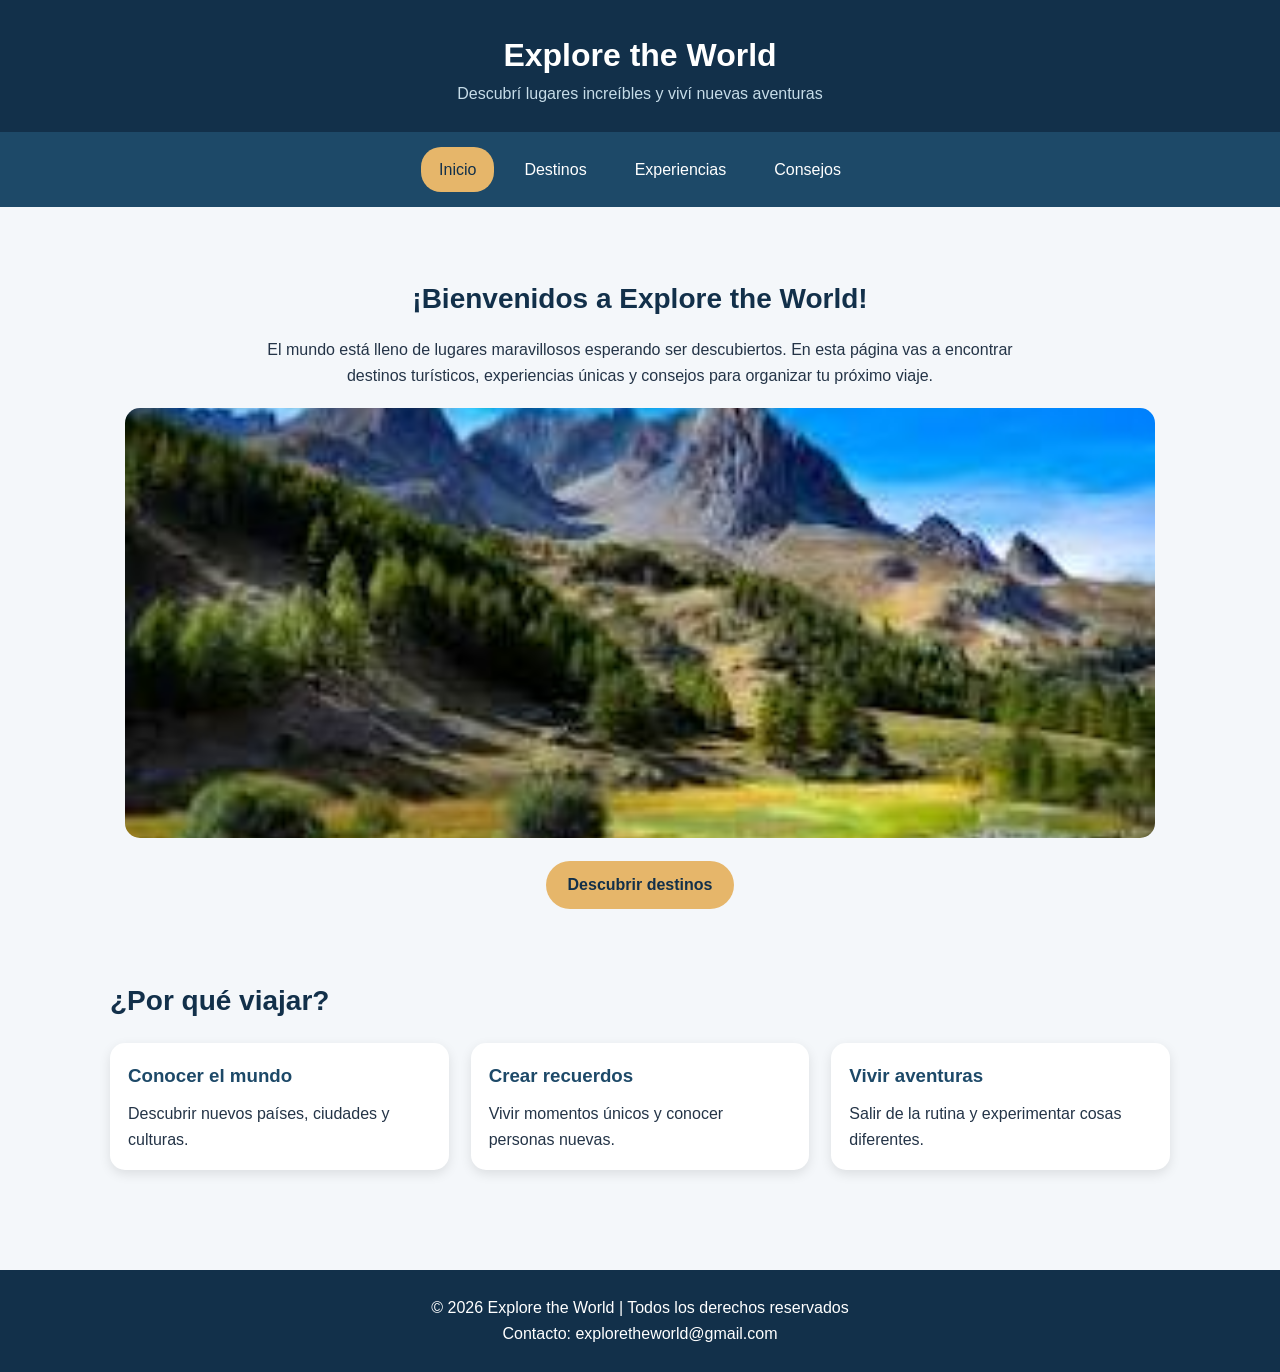
==== index.html @ 59fd6a18 "ultimas actualizaciones" ====
<!DOCTYPE html>
<html lang="es">
<head>
    <meta charset="UTF-8">
    <meta name="viewport" content="width=device-width, initial-scale=1.0">
    <title>Explore the World - Inicio</title>
    <link rel="stylesheet" href="style.css">
</head>
<body>

<header>
    <div class="logo"></div>
    <h1>Explore the World</h1>
    <p>Descubrí lugares increíbles y viví nuevas aventuras</p>
</header>

<nav>
    <a href="index.html" class="activo">Inicio</a>
    <a href="destinos.html">Destinos</a>
    <a href="experiencias.html">Experiencias</a>
    <a href="consejos.html">Consejos</a>
</nav>

<main>
    <section class="intro">
        <h2>¡Bienvenidos a Explore the World!</h2>
        <p>
            El mundo está lleno de lugares maravillosos esperando ser descubiertos.
            En esta página vas a encontrar destinos turísticos, experiencias únicas
            y consejos para organizar tu próximo viaje.
        </p>

        <img class="imagen-principal"
        src="[data-uri]"
        alt="Paisaje de montañas">
        
        <a href="destinos.html" class="boton">Descubrir destinos</a>
    </section>

    <section>
        <h2>¿Por qué viajar?</h2>
        <div class="contenedor">
            <article class="tarjeta">
                <div class="tarjeta-contenido">
                    <h3> Conocer el mundo</h3>
                    <p>Descubrir nuevos países, ciudades y culturas.</p>
                </div>
            </article>

            <article class="tarjeta">
                <div class="tarjeta-contenido">
                    <h3>Crear recuerdos</h3>
                    <p>Vivir momentos únicos y conocer personas nuevas.</p>
                </div>
            </article>

            <article class="tarjeta">
                <div class="tarjeta-contenido">
                    <h3>Vivir aventuras</h3>
                    <p>Salir de la rutina y experimentar cosas diferentes.</p>
                </div>
            </article>
        </div>
    </section>
</main>

<footer>
    <p>© 2026 Explore the World | Todos los derechos reservados</p>
    <p>Contacto: exploretheworld@gmail.com</p>
</footer>

</body>
</html>
---- style.css ----
* {
    margin: 0;
    padding: 0;
    box-sizing: border-box;
}
body {
    font-family: Arial, sans-serif;
    background-color: #f4f7fa;
    color: #243447;
    line-height: 1.6;
}
header {
    background-color: #12304a;
    color: white;
    padding: 25px;
    text-align: center;
}
.logo {
    font-size: 40px;
}
header h1 {
    font-size: 32px;
    margin-top: 5px;
}
header p {
    color: #c6dce8;
}
nav {
    background-color: #1d4968;
    display: flex;
    justify-content: center;
    flex-wrap: wrap;
    gap: 12px;
    padding: 15px;
}
nav a {
    color: white;
    text-decoration: none;
    padding: 10px 18px;
    border-radius: 20px;
    transition: 0.3s;
}
nav a:hover,
nav a.activo {
    background-color: #e6b66a;
    color: #12304a;
}
main {
    max-width: 1100px;
    margin: auto;
    padding: 35px 20px;
}
h2 {
    color: #12304a;
    margin-bottom: 15px;
    font-size: 28px;
}
h3 {
    color: #1d4968;
    margin-bottom: 10px;
}
section {
    margin-bottom: 35px;
}
.intro {
    text-align: center;
    padding: 35px 15px;
}
.intro p {
    max-width: 750px;
    margin: auto;
}
.imagen-principal {
    width: 100%;
    max-height: 430px;
    object-fit: cover;
    border-radius: 15px;
    margin-top: 20px;
}
.contenedor {
    display: grid;
    grid-template-columns: repeat(auto-fit, minmax(230px, 1fr));
    gap: 22px;
    margin-top: 20px;
}
.tarjeta {
    background-color: white;
    border-radius: 15px;
    overflow: hidden;
    box-shadow: 0 4px 12px rgba(0,0,0,0.10);
    transition: 0.3s;
}
.tarjeta:hover {
    transform: translateY(-5px);
}
.tarjeta img {
    width: 100%;
    height: 190px;
    object-fit: cover;
}
.tarjeta-contenido {
    padding: 18px;
}
.boton {
    display: inline-block;
    background-color: #e6b66a;
    color: #12304a;
    padding: 11px 22px;
    text-decoration: none;
    border-radius: 25px;
    font-weight: bold;
    margin-top: 15px;
    transition: 0.3s;
}
.boton:hover {
    background-color: #12304a;
    color: white;
}
ul {
    padding-left: 25px;
}
li {
    margin-bottom: 8px;
}
.video {
    width: 100%;
    max-width: 700px;
    aspect-ratio: 16 / 9;
    border: none;
    border-radius: 15px;
    display: block;
    margin: 20px auto;
}
footer {
    background-color: #12304a;
    color: white;
    text-align: center;
    padding: 25px;
    margin-top: 30px;
}
footer a {
    color: #e6b66a;
    text-decoration: none;
}
@media (max-width: 600px) {
    header h1 {
        font-size: 25px;
    }
    nav {
        gap: 5px;
    }
    nav a {
        padding: 8px 12px;
        font-size: 14px;
    }
    main {
        padding: 20px 15px;
    }
}
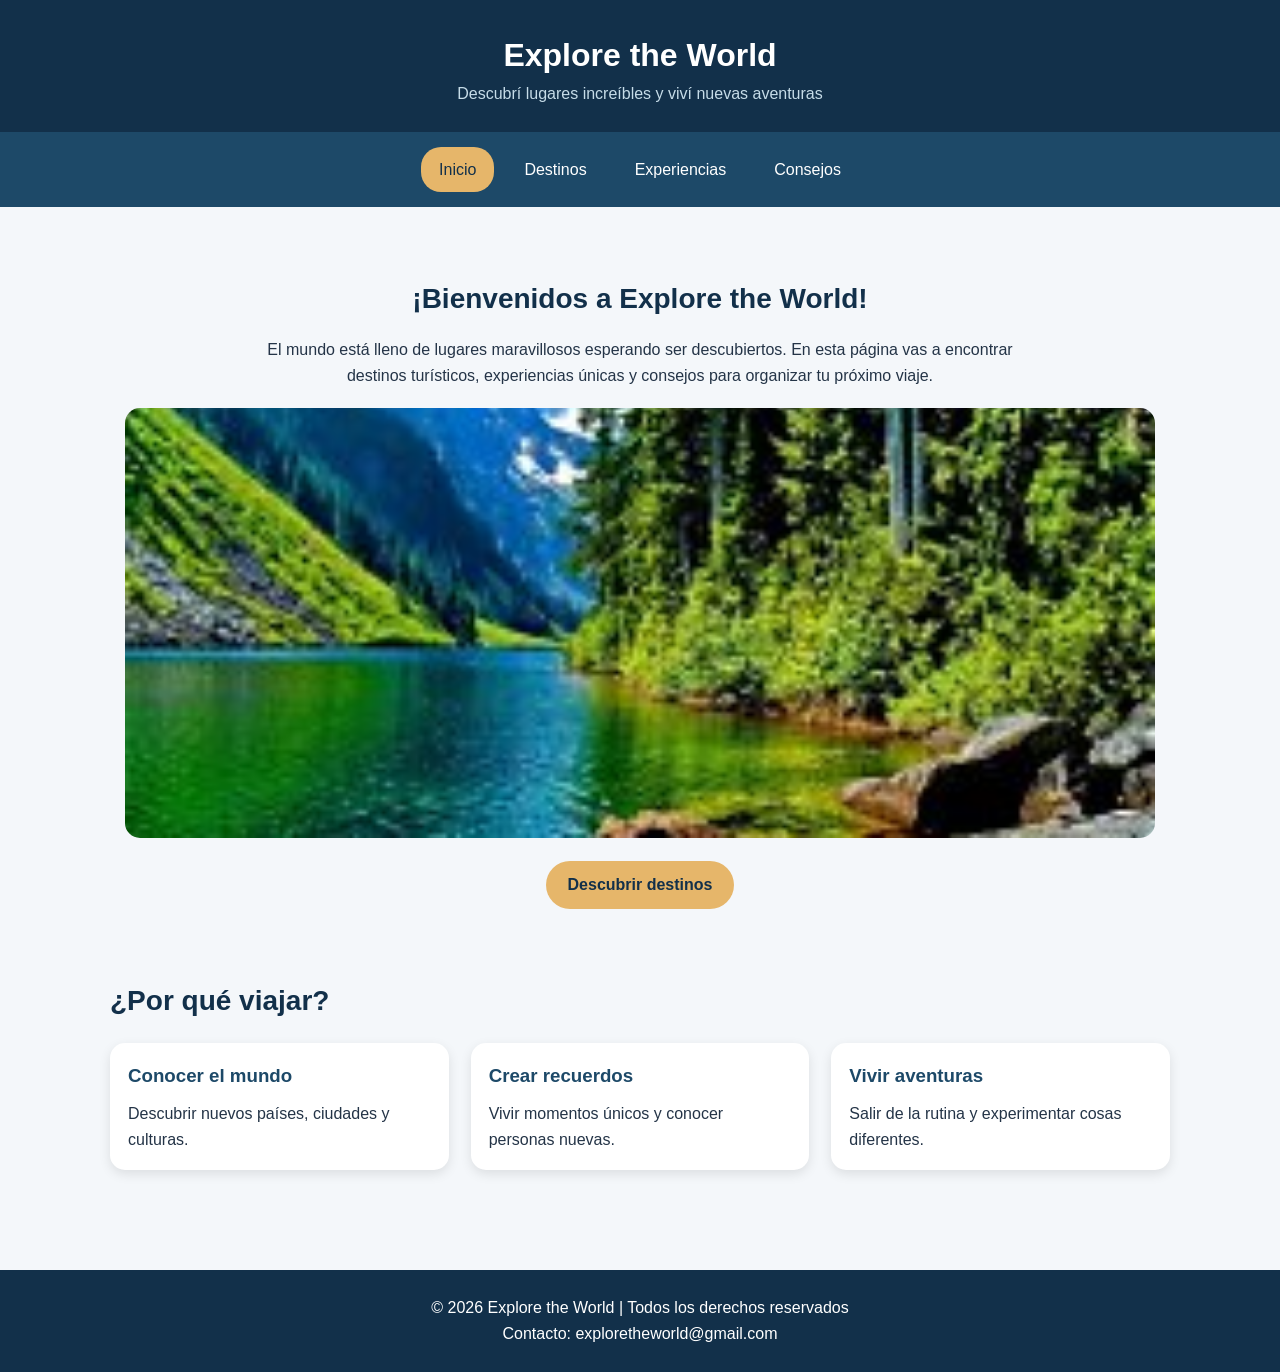
==== commit c1bd9c24: "ultimos cambios" ====
--- a/index.html
+++ b/index.html
@@ -32,7 +32,7 @@
         </p>
 
         <img class="imagen-principal"
-        src="[data-uri]"
+        src="paisaje de montaña.jfif"
         alt="Paisaje de montañas">
         
         <a href="destinos.html" class="boton">Descubrir destinos</a>
